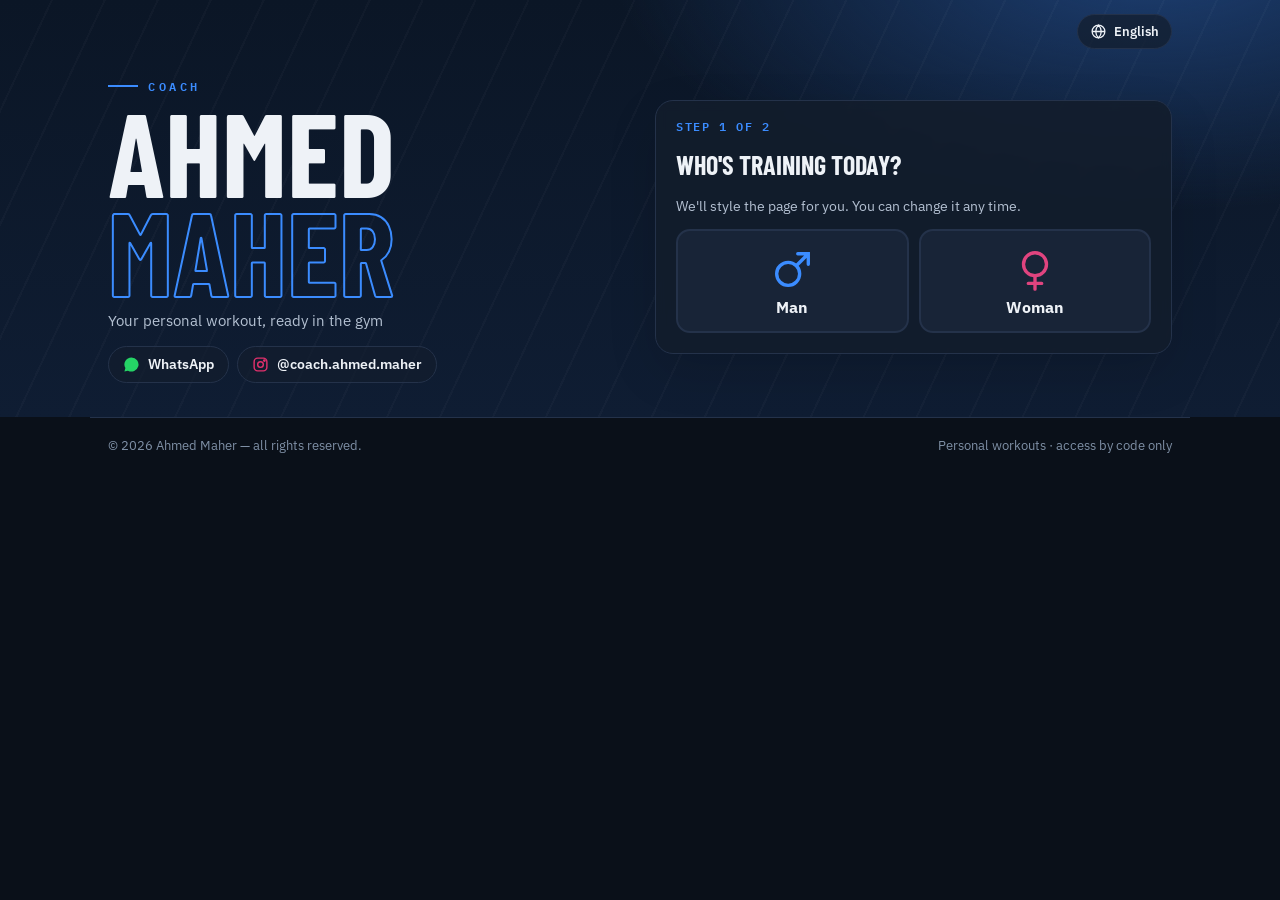
==== index.html @ 8430bafe "Add files via upload" ====
<!DOCTYPE html>
<html lang="en" data-g="m">
<head>
<meta charset="utf-8">
<meta name="viewport" content="width=device-width, initial-scale=1">
<meta name="robots" content="noindex, nofollow">
<meta name="theme-color" content="#0a1019">
<title>Ahmed Maher Workouts</title>
<link rel="icon" type="image/png" href="assets/favicon.png">
<link rel="apple-touch-icon" href="assets/apple-touch-icon.png">
<link rel="preconnect" href="https://fonts.googleapis.com">
<link rel="preconnect" href="https://fonts.gstatic.com" crossorigin>
<link href="https://fonts.googleapis.com/css2?family=Barlow+Condensed:wght@600;700&family=IBM+Plex+Sans:wght@400;500;600;700&family=IBM+Plex+Mono:wght@500;600&family=IBM+Plex+Sans+Arabic:wght@400;600;700&family=Noto+Sans+Devanagari:wght@400;600;700&family=Poppins:wght@400;500;600;700;800&display=swap" rel="stylesheet">
<link rel="stylesheet" href="assets/style.css?v=4">
<script>try{var g=localStorage.getItem("amw-g");if(g)document.documentElement.dataset.g=g;}catch(e){}</script>
</head>
<body>
<section class="band">
  <div class="bar-top">
    <div class="pills">
    </div>
    <div class="langwrap">
      <button type="button" class="pill" id="globe" aria-haspopup="true" aria-expanded="false" aria-controls="langmenu">
        <svg width="17" height="17" viewBox="0 0 24 24" fill="none" stroke="currentColor" stroke-width="1.8" aria-hidden="true"><circle cx="12" cy="12" r="9"/><path d="M3 12h18M12 3c2.6 2.6 3.9 5.6 3.9 9s-1.3 6.4-3.9 9c-2.6-2.6-3.9-5.6-3.9-9S9.4 5.6 12 3Z"/></svg>
        <span id="langname">English</span>
      </button>
      <div class="langmenu" id="langmenu" role="menu" hidden></div>
    </div>
  </div>
  <div class="band-in">
    <div>
      <span class="role" data-i="role">Coach</span>
      <h1 class="word" dir="ltr"><span class="solid" id="first">AHMED</span><span class="outline" id="last">MAHER</span></h1>
      <p class="tagline" data-i="tagline"></p>
      <div class="contact" id="contact"></div>
    </div>
    <div class="panel">
      <div class="step" id="step1">
        <span class="stepno" data-i="step1">Step 1 of 2</span>
        <h2 data-i="chooseTitle">Who's training today?</h2>
        <p data-i="chooseSub"></p>
        <div class="gpick">
          <button type="button" class="gbtn m" data-gender="m" aria-pressed="false">
            <svg viewBox="0 0 48 48" fill="none" stroke="currentColor" stroke-width="3.5" stroke-linecap="round" aria-hidden="true"><circle cx="20" cy="28" r="12"/><path d="M29 19 41 7M30 7h11v11"/></svg>
            <span data-i="man">Man</span></button>
          <button type="button" class="gbtn f" data-gender="f" aria-pressed="false">
            <svg viewBox="0 0 48 48" fill="none" stroke="currentColor" stroke-width="3.5" stroke-linecap="round" aria-hidden="true"><circle cx="24" cy="18" r="12"/><path d="M24 30v14M17 38h14"/></svg>
            <span data-i="woman">Woman</span></button>
        </div>
      </div>
      <form class="step" id="step2" autocomplete="off">
        <div class="stephead"><span class="stepno" data-i="step2">Step 2 of 2</span><button type="button" class="chg" id="chg"><span id="gicon"></span><span id="gname"></span> · <span data-i="change">Change</span></button></div>
        <h2 data-i="findTitle">Your workout</h2>
        <p data-i="findSub"></p>
        <label for="code" style="position:absolute;left:-9999px" data-i="codeLabel">Client code</label>
        <div class="search" dir="ltr">
          <svg width="20" height="20" viewBox="0 0 24 24" fill="none" stroke="#7b8592" stroke-width="2" style="align-self:center;margin-left:8px" aria-hidden="true"><circle cx="11" cy="11" r="7"/><path d="m20 20-3.5-3.5"/></svg>
          <input id="code" placeholder="e.g. HIBA-7K4Q2M" maxlength="40" spellcheck="false" autocapitalize="characters">
          <button type="submit" id="go"><svg width="16" height="16" viewBox="0 0 24 24" fill="none" stroke="currentColor" stroke-width="2.6" aria-hidden="true"><path d="M5 12h14M13 6l6 6-6 6"/></svg><span data-i="go">Open my workout</span></button>
        </div>
        <div class="msg" id="msg" role="status" aria-live="polite"></div>
        <div class="legal"><svg width="15" height="15" viewBox="0 0 24 24" fill="none" stroke="currentColor" stroke-width="2" aria-hidden="true" style="flex:none;margin-top:1px"><rect x="4" y="10" width="16" height="11" rx="2"/><path d="M8 10V7a4 4 0 0 1 8 0v3"/></svg><span id="legal"></span></div>
      </form>
    </div>
  </div>
</section>

<main id="workout" hidden></main>
<footer class="sitefoot"><span id="copy"></span><span data-i="foot2"></span></footer>
<div id="restpill" hidden role="timer" aria-live="off"><span data-i="restLeft">Rest</span><b>1:00</b><button type="button" data-i="skip">Skip</button></div>

<script src="assets/config.js?v=4"></script>
<script src="assets/i18n.js?v=4"></script>
<script src="assets/crypto.js?v=4"></script>
<script src="assets/anatomy.js?v=4"></script>
<script src="assets/workout.js?v=4"></script>
<script>
(function () {
  const S = window.SITE, $ = id => document.getElementById(id), T = I18N.t, html = document.documentElement;
  let gender = null, current = null, curId = null, lastMsg = null;
  try { gender = localStorage.getItem("amw-g"); } catch (e) {}
  $("first").textContent = S.coachFirst; $("last").textContent = S.coachLast;

  const ICON = { m: '<svg width="16" height="16" viewBox="0 0 48 48" fill="none" stroke="currentColor" stroke-width="4.5" stroke-linecap="round"><circle cx="20" cy="28" r="12"/><path d="M29 19 41 7M30 7h11v11"/></svg>',
                 f: '<svg width="16" height="16" viewBox="0 0 48 48" fill="none" stroke="currentColor" stroke-width="4.5" stroke-linecap="round"><circle cx="24" cy="18" r="12"/><path d="M24 30v14M17 38h14"/></svg>' };
  function setGender(g, go) {
    gender = g; html.dataset.g = g; try { localStorage.setItem("amw-g", g); } catch (e) {}
    document.querySelector('meta[name="theme-color"]').content = g === "f" ? "#fff6f8" : "#0a1019";
    document.querySelectorAll(".gbtn").forEach(b => b.setAttribute("aria-pressed", String(b.dataset.gender === g)));
    $("gicon").innerHTML = ICON[g]; $("gname").textContent = T(g === "f" ? "woman" : "man");
    if (go) { $("step1").classList.remove("on"); $("step2").classList.add("on"); $("code").focus({ preventScroll: true }); }
    if (current) draw();
  }
  function contact() {
    const a = [];
    if (S.whatsapp) a.push(`<a class="wa" href="https://wa.me/${S.whatsapp.replace(/\D/g, "")}" target="_blank" rel="noopener"><svg width="17" height="17" viewBox="0 0 24 24" fill="currentColor" aria-hidden="true"><path d="M12 2a10 10 0 0 0-8.6 15.1L2 22l5-1.3A10 10 0 1 0 12 2Zm4.5 12.1c-.2-.1-1.5-.7-1.7-.8s-.4-.1-.6.1-.7.8-.8 1-.3.2-.5.1a6.7 6.7 0 0 1-3.3-2.9c-.3-.4.2-.4.7-1.4a.5.5 0 0 0 0-.5l-.8-1.8c-.2-.5-.4-.4-.6-.4h-.5a1 1 0 0 0-.7.3 3 3 0 0 0-.9 2.2 5.2 5.2 0 0 0 1.1 2.7 11.8 11.8 0 0 0 4.5 4c1.7.7 2.4.8 3.2.6a2.8 2.8 0 0 0 1.8-1.3 2.3 2.3 0 0 0 .2-1.3c-.1-.1-.3-.2-.6-.3Z"/></svg><span>${T("wa")}</span></a>`);
    if (S.instagram) a.push(`<a class="ig" href="https://www.instagram.com/${S.instagram}/" target="_blank" rel="noopener"><svg width="17" height="17" viewBox="0 0 24 24" fill="none" stroke="currentColor" stroke-width="2" aria-hidden="true"><rect x="3" y="3" width="18" height="18" rx="5"/><circle cx="12" cy="12" r="4"/><circle cx="17.5" cy="6.5" r="1" fill="currentColor"/></svg><span dir="ltr">@${S.instagram}</span></a>`);
    $("contact").innerHTML = a.join("");
  }
  function setMsg(kind, key, vars) { lastMsg = [kind, key, vars]; $("msg").className = "msg" + (kind === "ok" ? " ok" : ""); $("msg").textContent = key ? T(key, vars) : ""; }
  function apply() {
    const l = I18N.lang, name = T("coach");
    html.lang = l; html.dir = I18N.dir();
    document.querySelectorAll("[data-i]").forEach(n => n.textContent = T(n.dataset.i));
    $("legal").textContent = T("legal", { name });
    $("copy").textContent = T("foot", { year: new Date().getFullYear(), name });
    $("langname").textContent = I18N.langs[l]._name;
    $("langmenu").innerHTML = I18N.order.map(k => `<button type="button" role="menuitemradio" aria-checked="${k === l}" data-l="${k}" lang="${k}" dir="${I18N.langs[k]._dir}">${I18N.langs[k]._name}${k === l ? " ✓" : ""}</button>`).join("");
    if (gender) $("gname").textContent = T(gender === "f" ? "woman" : "man");
    contact(); if (lastMsg) setMsg(...lastMsg); if (current) draw();
  }
  const menu = $("langmenu"), globe = $("globe");
  const closeMenu = () => { menu.hidden = true; globe.setAttribute("aria-expanded", "false"); };
  globe.addEventListener("click", e => { e.stopPropagation(); const o = menu.hidden; menu.hidden = !o; globe.setAttribute("aria-expanded", String(o)); });
  menu.addEventListener("click", e => { const b = e.target.closest("button[data-l]"); if (!b) return; I18N.set(b.dataset.l); closeMenu(); apply(); });
  document.addEventListener("click", e => { if (!e.target.closest(".langwrap")) closeMenu(); });
  document.addEventListener("keydown", e => { if (e.key === "Escape") closeMenu(); });
  document.querySelectorAll(".gbtn").forEach(b => b.addEventListener("click", () => setGender(b.dataset.gender, true)));
  $("chg").addEventListener("click", () => { $("step2").classList.remove("on"); $("step1").classList.add("on"); setMsg("", ""); });
  document.addEventListener("contextmenu", e => { if (e.target.tagName !== "INPUT") e.preventDefault(); });

  function draw() {
    Workout.render($("workout"), current, curId, gender || current.gender || "m", () => {
      current = null; $("workout").hidden = true; $("workout").innerHTML = ""; document.body.classList.remove("inwork"); window.scrollTo({ top: 0 }); });
    $("workout").hidden = false; document.body.classList.add("inwork");
  }
  async function open(code) {
    const c = Vault.normCode(code), btn = $("go");
    if (c.length < 4) { setMsg("", "msgShort"); return; }
    btn.disabled = true; setMsg("ok", "msgChecking");
    try {
      const id = await Vault.reportId(c);
      const res = await fetch("workouts/" + id + ".json", { cache: "no-store" });
      if (!res.ok) throw 0;
      current = await Vault.decryptReport(c, await res.json()); curId = id;
      if (!gender && current.gender) setGender(current.gender, false);
      setMsg("ok", "msgReady", { name: current.client.split(" ")[0] });
      draw(); window.scrollTo({ top: 0 });
    } catch (e) { setMsg("", "msgNotFound"); }
    finally { btn.disabled = false; }
  }
  $("step2").addEventListener("submit", e => { e.preventDefault(); open($("code").value); });

  if (gender) setGender(gender, false);
  $("step1").classList.add("on");
  apply();
})();
</script>
</body>
</html>
---- assets/style.css ----
/* Layout idea: phone-first gym companion. Two committed visual worlds chosen by the client:
   "m" = night-gym steel with an electric accent, "f" = soft blush with rose and lavender. */
[hidden]{display:none!important}
:root,[data-g="m"]{
  color-scheme: dark;
  --bg:#0a1019; --bg2:#101a29; --card:#131d2c; --card2:#182437; --ink:#eef2f7; --ink2:#b4c1d2; --muted:#7f90a6; --line:#24324a;
  --accent:#3b8cff; --accent2:#ff6b35; --accent-ink:#fff; --soft:#1b2a42; --good:#36d07a; --bad:#ff6b6b;
  --muscle:#ff5a36; --muscle2:#ffb36b; --sil:#22314a; --silline:#34476a;
  --radius:14px; --display:"Barlow Condensed","IBM Plex Sans Arabic","Noto Sans Devanagari","Arial Narrow",sans-serif;
  --body:"IBM Plex Sans","IBM Plex Sans Arabic","Noto Sans Devanagari",system-ui,sans-serif; --dispw:700; --disptr:uppercase;
  --hero:radial-gradient(900px 420px at 90% -10%,#1d3f73 0%,transparent 60%),linear-gradient(180deg,#0b1626,#0f1d33);
}
[data-g="f"]{
  color-scheme: light;
  --bg:#fff6f8; --bg2:#ffeef3; --card:#ffffff; --card2:#fff4f7; --ink:#3a1730; --ink2:#6e4a61; --muted:#9a7a8e; --line:#f3d9e3;
  --accent:#e0447f; --accent2:#8f63ec; --accent-ink:#fff; --soft:#fde6ee; --good:#1f9d5b; --bad:#d9364f;
  --muscle:#ec4f8b; --muscle2:#b48cff; --sil:#f6dfe8; --silline:#eac3d3;
  --radius:22px; --display:"Poppins","IBM Plex Sans Arabic","Noto Sans Devanagari",sans-serif;
  --body:"Poppins","IBM Plex Sans Arabic","Noto Sans Devanagari",system-ui,sans-serif; --dispw:700; --disptr:none;
  --hero:radial-gradient(700px 360px at 92% -20%,#ffd1e2 0%,transparent 62%),radial-gradient(600px 300px at 0% 120%,#e9dcff 0%,transparent 60%),linear-gradient(180deg,#fff0f5,#fff7fa);
}
*{box-sizing:border-box}
html,body{margin:0}
body{background:var(--bg);color:var(--ink);font:15px/1.5 var(--body);-webkit-font-smoothing:antialiased;-webkit-user-select:none;user-select:none;-webkit-touch-callout:none;transition:background .3s,color .3s}
input{-webkit-user-select:text;user-select:text}
h1,h2,h3{font-family:var(--display);margin:0;text-wrap:balance}
button{font-family:inherit}
button:focus-visible,a:focus-visible,input:focus-visible{outline:2px solid var(--accent);outline-offset:2px}
html[lang="ar"] body{font-family:"IBM Plex Sans Arabic",var(--body)}
html[lang="hi"] body{font-family:"Noto Sans Devanagari",var(--body)}
html[lang="ar"] h1:not(.word),html[lang="ar"] h2,html[lang="ar"] h3{font-family:"IBM Plex Sans Arabic",sans-serif;text-transform:none}
html[lang="hi"] h1:not(.word),html[lang="hi"] h2,html[lang="hi"] h3{font-family:"Noto Sans Devanagari",sans-serif;text-transform:none}
@media print{body *{display:none!important}}

/* ---------- top band ---------- */
.band{background:var(--hero);position:relative;overflow:hidden}
[data-g="m"] .band::before{content:"";position:absolute;inset:0;background:repeating-linear-gradient(115deg,transparent 0 46px,rgba(255,255,255,.025) 46px 48px);pointer-events:none}
[data-g="f"] .band::before{content:"";position:absolute;inset:0;background-image:radial-gradient(circle at 1px 1px,rgba(224,68,127,.12) 1.2px,transparent 0);background-size:22px 22px;pointer-events:none}
.bar-top{position:relative;max-width:1100px;margin:0 auto;padding:14px 18px 0;display:flex;justify-content:space-between;align-items:center;gap:10px;z-index:30}
.pills{display:flex;gap:8px;align-items:center}
.pill{display:inline-flex;align-items:center;gap:7px;border:1px solid var(--line);background:color-mix(in srgb,var(--card) 70%,transparent);color:var(--ink);border-radius:999px;padding:8px 12px;font:600 13px/1 var(--body);cursor:pointer}
.langwrap{position:relative}
.langmenu{position:absolute;inset-inline-end:0;top:calc(100% + 8px);min-width:170px;background:var(--card);border:1px solid var(--line);border-radius:12px;box-shadow:0 14px 40px rgba(0,0,0,.25);padding:6px;display:grid;gap:2px}
.langmenu button{border:0;background:transparent;text-align:start;padding:10px 12px;border-radius:8px;font:500 15px/1.2 var(--body);color:var(--ink);cursor:pointer}
.langmenu button:hover,.langmenu button:focus-visible{background:var(--soft);outline:none}
.langmenu button[aria-checked="true"]{color:var(--accent);font-weight:700}
.band-in{position:relative;max-width:1100px;margin:0 auto;padding:22px 18px 34px;display:grid;grid-template-columns:1fr 1fr;gap:30px;align-items:center}
.band-in>*{min-width:0}
.role{display:inline-flex;align-items:center;gap:10px;font:600 12px/1 "IBM Plex Mono",monospace;letter-spacing:.3em;text-transform:uppercase;color:var(--accent)}
.role::before{content:"";width:30px;height:2px;background:var(--accent)}
.word{font-family:"Barlow Condensed","Arial Narrow",sans-serif;font-weight:700;line-height:.84;text-transform:uppercase;font-size:clamp(58px,10vw,118px);margin:8px 0 10px}
[data-g="f"] .word{font-family:"Poppins",sans-serif;font-weight:800;line-height:.9;font-size:clamp(46px,8vw,96px);letter-spacing:-.02em}
.word .solid{display:block;color:var(--ink)}
.word .outline{display:block;color:transparent;-webkit-text-stroke:2px var(--accent)}
[data-g="f"] .word .outline{-webkit-text-stroke:0;background:linear-gradient(90deg,var(--accent),var(--accent2));-webkit-background-clip:text;background-clip:text}
.tagline{color:var(--ink2);margin:0 0 14px;max-width:40ch}
.contact{display:flex;flex-wrap:wrap;gap:8px}
.contact a{display:inline-flex;align-items:center;gap:8px;padding:9px 14px;border-radius:999px;text-decoration:none;font:600 13.5px/1 var(--body);color:var(--ink);border:1px solid var(--line);background:color-mix(in srgb,var(--card) 60%,transparent)}
.contact .wa svg{color:#25d366}.contact .ig svg{color:#e1306c}

/* ---------- panel: gender (step 1) then code (step 2) ---------- */
.panel{background:color-mix(in srgb,var(--card) 88%,transparent);border:1px solid var(--line);border-radius:calc(var(--radius) + 4px);padding:20px;display:grid;gap:12px;grid-template-columns:minmax(0,1fr);box-shadow:0 18px 50px rgba(0,0,0,.12);backdrop-filter:blur(6px)}
.panel h2{font-size:26px;font-weight:var(--dispw);text-transform:var(--disptr)}
.panel p{margin:0;color:var(--ink2);font-size:14px}
.step{display:none}.step.on{display:grid;gap:12px}
.stepno{font:600 11.5px/1 "IBM Plex Mono",monospace;letter-spacing:.14em;text-transform:uppercase;color:var(--accent)}
html[lang="ar"] .stepno,html[lang="hi"] .stepno{letter-spacing:0;font-family:inherit}
.stephead{display:flex;justify-content:space-between;align-items:center;gap:8px;flex-wrap:wrap}
.chg{display:inline-flex;align-items:center;gap:6px;border:1px solid var(--line);background:var(--card2);color:var(--ink);border-radius:999px;padding:6px 11px;font:600 12.5px/1 var(--body);cursor:pointer}
.chg svg{color:var(--accent)}
.gpick{display:grid;grid-template-columns:1fr 1fr;gap:10px}
.gbtn{display:grid;justify-items:center;gap:6px;padding:16px 10px;border-radius:var(--radius);border:2px solid var(--line);background:var(--card2);color:var(--ink);font:700 16px/1 var(--body);cursor:pointer;transition:transform .15s,border-color .15s}
.gbtn svg{width:46px;height:46px}
.gbtn:hover{transform:translateY(-2px)}
.gbtn[aria-pressed="true"]{border-color:var(--accent);background:var(--soft)}
.gbtn.m svg{color:#3b8cff}.gbtn.f svg{color:#e0447f}
.search{display:flex;gap:8px;background:#fff;border-radius:12px;padding:6px;box-shadow:0 8px 24px rgba(0,0,0,.15);border:1px solid var(--line)}
.search input{flex:1;min-width:0;width:100%;border:0;outline:0;font:600 18px/1 "IBM Plex Mono",monospace;letter-spacing:.1em;text-transform:uppercase;padding:12px;color:#14111a;background:transparent}
.search input::placeholder{color:#9aa4b2;letter-spacing:.04em;font-weight:500;text-transform:none;font-family:var(--body);font-size:15px}
.search button{border:0;border-radius:9px;background:var(--accent);color:var(--accent-ink);font:700 15px/1 var(--body);padding:0 18px;cursor:pointer;display:inline-flex;align-items:center;gap:8px;white-space:nowrap}
[data-g="f"] .search button{background:linear-gradient(90deg,var(--accent),var(--accent2));border-radius:999px}
[data-g="f"] .search{border-radius:999px}
.search button[disabled]{opacity:.7}
.msg{min-height:20px;font-size:13.5px;color:var(--bad)}
.msg.ok{color:var(--good)}
.legal{display:flex;gap:10px;font-size:12px;color:var(--muted);border-top:1px dashed var(--line);padding-top:10px}

/* ---------- anatomy ---------- */
.anat{display:block;height:auto;overflow:visible}
.anat .sil path{fill:var(--sil);stroke:var(--silline);stroke-width:1.2}
.anat .mz path,.anat .mz rect{fill:color-mix(in srgb,var(--silline) 70%,var(--sil));stroke:var(--bg);stroke-width:1.4}
.anat .mz.on path,.anat .mz.on rect{fill:var(--muscle);filter:drop-shadow(0 0 6px color-mix(in srgb,var(--muscle) 55%,transparent))}
.anat .vlab{font:700 9px/1 "IBM Plex Mono",monospace;letter-spacing:.2em;fill:var(--muted);text-anchor:middle}
.anat.lg .mz.on path,.anat.lg .mz.on rect{animation:pulse 2.4s ease-in-out infinite}
@keyframes pulse{0%,100%{opacity:1}50%{opacity:.7}}
@media (prefers-reduced-motion:reduce){.anat .mz.on path,.anat .mz.on rect{animation:none}}

/* ---------- workout ---------- */
.wwrap{max-width:760px;margin:0 auto;padding:18px 16px 60px;display:grid;gap:14px}
.wtop{display:flex}
.ghost{border:1px solid var(--line);background:var(--card);color:var(--ink);border-radius:999px;padding:8px 14px;font:600 13px/1 var(--body);cursor:pointer}
.whero{background:var(--hero);border:1px solid var(--line);border-radius:calc(var(--radius) + 4px);padding:20px;display:grid;grid-template-columns:1.2fr 1fr;gap:12px;align-items:center;overflow:hidden}
.eyebrow{font:600 12px/1 "IBM Plex Mono",monospace;letter-spacing:.16em;text-transform:uppercase;color:var(--accent)}
html[lang="ar"] .eyebrow,html[lang="hi"] .eyebrow,html[lang="ar"] .role,html[lang="hi"] .role{letter-spacing:.02em;font-family:inherit}
.whero h1{font-size:clamp(40px,8vw,64px);font-weight:var(--dispw);text-transform:var(--disptr);line-height:.95;margin:8px 0 6px}
[data-g="f"] .whero h1{background:linear-gradient(90deg,var(--accent),var(--accent2));-webkit-background-clip:text;background-clip:text;color:transparent}
.wsub{margin:0 0 10px;color:var(--ink2)}
.tg{display:grid;gap:6px}.tg>span{font-size:12px;color:var(--muted);font-weight:600}
.chips{display:flex;flex-wrap:wrap;gap:6px}
.mchip{font:600 12px/1 var(--body);padding:6px 10px;border-radius:999px;background:color-mix(in srgb,var(--muscle) 16%,transparent);color:var(--muscle);border:1px solid color-mix(in srgb,var(--muscle) 35%,transparent)}
[data-g="m"] .mchip{color:#ff9a76}
.whero-fig{display:flex;justify-content:center;gap:2px}
.whero-fig .anat{width:120px}
.prog{position:sticky;top:0;z-index:15;background:color-mix(in srgb,var(--bg) 92%,transparent);backdrop-filter:blur(8px);padding:10px 2px;display:grid;gap:6px}
.prog .bar{height:10px;border-radius:99px;background:var(--line);overflow:hidden}
.prog .bar i{display:block;height:100%;width:0;border-radius:99px;background:linear-gradient(90deg,var(--accent),var(--accent2));transition:width .3s}
.prog span{font:600 13px/1 var(--body);color:var(--ink2)}
.prog.full span{color:var(--good)}
.warm{display:flex;gap:12px;align-items:flex-start;background:var(--card);border:1px solid var(--line);border-radius:var(--radius);padding:14px 16px}
.warm h3{font-size:19px}.warm p{margin:2px 0 0;color:var(--ink2);font-size:14px}
.wic{font-size:26px;line-height:1}
.exlist{display:grid;gap:14px}
.ex{background:var(--card);border:1px solid var(--line);border-radius:var(--radius);padding:16px;display:grid;gap:12px;position:relative;overflow:hidden}
[data-g="f"] .ex{box-shadow:0 10px 30px rgba(224,68,127,.08)}
.ex.corecard{border-color:color-mix(in srgb,var(--accent2) 45%,var(--line))}
.exhead{display:grid;grid-template-columns:auto 1fr auto;gap:12px;align-items:center}
.exnum{font:700 40px/1 var(--display);color:transparent;-webkit-text-stroke:1.5px var(--accent);min-width:48px}
[data-g="f"] .exnum{-webkit-text-stroke:0;color:var(--accent);opacity:.9;font-size:34px}
.exkind{font:600 11px/1 "IBM Plex Mono",monospace;letter-spacing:.14em;text-transform:uppercase;color:var(--muted)}
html[lang="ar"] .exkind,html[lang="hi"] .exkind{letter-spacing:0;font-family:inherit}
.ex h3{font-size:22px;font-weight:var(--dispw);text-transform:var(--disptr);margin:4px 0 6px;line-height:1.1}
[data-g="f"] .ex h3{font-size:19px}
.exfig{display:flex;gap:0}
.exfig .anat{width:54px}
.badges{display:flex;flex-wrap:wrap;gap:8px;align-items:center}
.bd{display:inline-flex;align-items:baseline;gap:6px;background:var(--card2);border:1px solid var(--line);border-radius:10px;padding:7px 10px;font-size:12.5px;color:var(--ink2)}
.bd b{font:700 17px/1 var(--display);color:var(--ink)}
.vid{display:inline-flex;align-items:center;gap:6px;text-decoration:none;font:700 13px/1 var(--body);color:var(--ink);background:var(--card2);border:1px solid var(--line);border-radius:10px;padding:7px 12px;margin-inline-start:auto}
.cue{margin:0;font-size:13.5px;color:var(--ink2);border-inline-start:3px solid var(--accent);padding-inline-start:10px}
.lastline{margin:0;font-size:13px;color:var(--muted)}
.lastline b{color:var(--accent);font-weight:700}
.sets{display:grid;gap:8px}
.srow{display:grid;grid-template-columns:28px 1fr auto 1fr 44px;gap:8px;align-items:center;padding:6px;border-radius:12px;background:var(--card2);border:1px solid transparent;transition:background .2s,border-color .2s}
.srow.done{border-color:color-mix(in srgb,var(--good) 55%,transparent);background:color-mix(in srgb,var(--good) 10%,var(--card2))}
.sn{font:700 15px/1 var(--display);color:var(--muted);text-align:center}
.fld{display:flex;align-items:center;gap:6px;background:var(--card);border:1px solid var(--line);border-radius:10px;padding:0 10px}
.fld input{width:100%;min-width:0;border:0;outline:0;background:transparent;color:var(--ink);font:700 18px/1 var(--body);padding:10px 0;text-align:center}
.fld input::placeholder{color:var(--muted);font-weight:500;opacity:.8}
.fld em{font-style:normal;font-size:11.5px;color:var(--muted)}
.x{color:var(--muted)}
.tick{width:44px;height:44px;border-radius:12px;border:2px solid var(--line);background:var(--card);color:transparent;cursor:pointer;display:grid;place-items:center;transition:all .15s}
.tick[aria-pressed="true"]{background:var(--good);border-color:var(--good);color:#fff}
.exfoot{display:flex;justify-content:space-between;align-items:center;gap:8px;flex-wrap:wrap}
.restbtn{border:1px dashed var(--line);background:transparent;color:var(--ink2);border-radius:999px;padding:7px 12px;font:600 13px/1 var(--body);cursor:pointer}
.cmp{font:700 13px/1 var(--body)}.cmp.up{color:var(--good)}.cmp.down{color:var(--bad)}.cmp.eq{color:var(--muted)}
.cardio{position:relative;overflow:hidden;border-radius:var(--radius);padding:18px;display:grid;gap:12px;color:#fff;background:linear-gradient(120deg,#1a2e4f,#ff6b35 140%)}
[data-g="f"] .cardio{background:linear-gradient(120deg,#e0447f,#8f63ec)}
.cardio .exkind{color:rgba(255,255,255,.75)}
.cardio h3{font-size:24px;text-transform:var(--disptr)}
.cdhead{display:flex;justify-content:space-between;align-items:center;gap:10px}
.cdstats{display:flex;gap:10px;flex-wrap:wrap;position:relative;z-index:1}
.cdstats div{background:rgba(255,255,255,.14);border:1px solid rgba(255,255,255,.22);border-radius:12px;padding:10px 14px;display:grid;min-width:92px}
.cdstats b{font:700 32px/1 "Barlow Condensed",sans-serif}
.cdstats span{font-size:12px;opacity:.85}.cdstats em{font-style:normal;font-size:11px;opacity:.7;text-transform:uppercase;letter-spacing:.08em}
.tread{position:absolute;inset-inline-end:14px;bottom:10px;width:120px;color:rgba(255,255,255,.22);opacity:.6}
.tick.big{flex:none;width:52px;height:52px;border-color:rgba(255,255,255,.5);background:rgba(255,255,255,.12)}
.cardio.done{outline:3px solid var(--good)}
.cnotes{background:var(--card);border:1px solid var(--line);border-radius:var(--radius);padding:14px 16px}
.cnotes ul{margin:6px 0 0;padding-inline-start:18px;color:var(--ink2)}
.savebar{display:grid;gap:8px}
.savebtn{border:0;border-radius:14px;padding:16px;font:700 17px/1 var(--body);color:var(--accent-ink);background:linear-gradient(90deg,var(--accent),var(--accent2));cursor:pointer;box-shadow:0 12px 28px color-mix(in srgb,var(--accent) 35%,transparent)}
[data-g="f"] .savebtn{border-radius:999px}
.smsg{margin:0;text-align:center;font-size:13.5px;color:var(--muted)}.smsg.ok{color:var(--good);font-weight:600}
.devnote{margin:0;text-align:center;font-size:12px;color:var(--muted)}
.hist{background:var(--card);border:1px solid var(--line);border-radius:var(--radius);padding:14px 16px}
.hist h3{font-size:18px}.hist ul{list-style:none;margin:8px 0 0;padding:0;display:grid;gap:6px}
.hist li{display:flex;justify-content:space-between;font-size:14px;border-bottom:1px solid var(--line);padding-bottom:6px;color:var(--ink2)}
.hist p{margin:6px 0 0;color:var(--muted);font-size:13.5px}
#restpill{position:fixed;left:50%;bottom:18px;transform:translateX(-50%);z-index:40;display:flex;align-items:center;gap:12px;padding:10px 12px 10px 16px;border-radius:999px;color:#fff;
  background:conic-gradient(var(--accent2) var(--p,0%),var(--accent) 0);box-shadow:0 12px 30px rgba(0,0,0,.3);font:600 14px/1 var(--body)}
#restpill b{font:700 24px/1 "Barlow Condensed",sans-serif;min-width:52px;text-align:center}
#restpill button{border:0;background:rgba(255,255,255,.22);color:#fff;border-radius:999px;padding:7px 12px;font:700 12.5px/1 var(--body);cursor:pointer}
#restpill.ding{animation:ding .4s ease-in-out 3}
@keyframes ding{50%{transform:translateX(-50%) scale(1.08)}}
body.party .savebtn{animation:pop .5s 2}
@keyframes pop{50%{transform:scale(1.04)}}
.sitefoot{max-width:1100px;margin:0 auto;padding:18px;display:flex;flex-wrap:wrap;justify-content:space-between;gap:8px;color:var(--muted);font-size:12.5px;border-top:1px solid var(--line)}
body.inwork .band-in{display:none}

@media (max-width:820px){.band-in{grid-template-columns:1fr}.whero{grid-template-columns:1fr}.whero-fig .anat{width:110px}}
@media (max-width:420px){.srow{grid-template-columns:22px 1fr auto 1fr 40px;gap:6px}.tick{width:40px;height:40px}.fld{padding:0 6px}.fld em{display:none}.search button span{display:none}.exfig .anat{width:44px}}
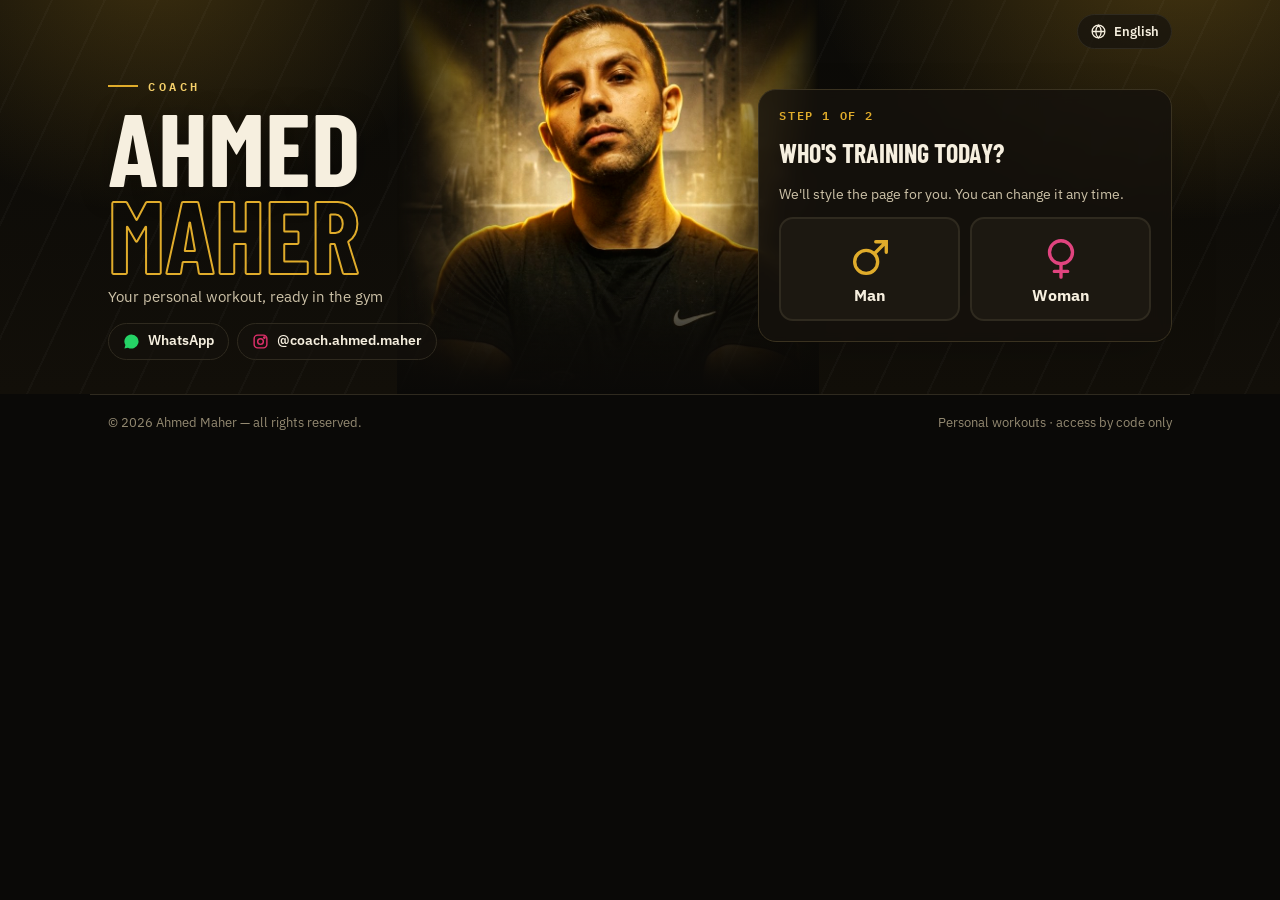
==== commit fcbf5d1f: "Add files via upload" ====
--- a/index.html
+++ b/index.html
@@ -4,18 +4,19 @@
 <meta charset="utf-8">
 <meta name="viewport" content="width=device-width, initial-scale=1">
 <meta name="robots" content="noindex, nofollow">
-<meta name="theme-color" content="#0a1019">
+<meta name="theme-color" content="#0a0907">
 <title>Ahmed Maher Workouts</title>
 <link rel="icon" type="image/png" href="assets/favicon.png">
 <link rel="apple-touch-icon" href="assets/apple-touch-icon.png">
 <link rel="preconnect" href="https://fonts.googleapis.com">
 <link rel="preconnect" href="https://fonts.gstatic.com" crossorigin>
 <link href="https://fonts.googleapis.com/css2?family=Barlow+Condensed:wght@600;700&family=IBM+Plex+Sans:wght@400;500;600;700&family=IBM+Plex+Mono:wght@500;600&family=IBM+Plex+Sans+Arabic:wght@400;600;700&family=Noto+Sans+Devanagari:wght@400;600;700&family=Poppins:wght@400;500;600;700;800&display=swap" rel="stylesheet">
-<link rel="stylesheet" href="assets/style.css?v=4">
+<link rel="stylesheet" href="assets/style.css?v=10">
 <script>try{var g=localStorage.getItem("amw-g");if(g)document.documentElement.dataset.g=g;}catch(e){}</script>
 </head>
 <body>
 <section class="band">
+  <div class="coachpic" aria-hidden="true"><img src="images/coach.jpg" alt="" draggable="false"></div>
   <div class="bar-top">
     <div class="pills">
     </div>
@@ -69,11 +70,12 @@
 <footer class="sitefoot"><span id="copy"></span><span data-i="foot2"></span></footer>
 <div id="restpill" hidden role="timer" aria-live="off"><span data-i="restLeft">Rest</span><b>1:00</b><button type="button" data-i="skip">Skip</button></div>
 
-<script src="assets/config.js?v=4"></script>
-<script src="assets/i18n.js?v=4"></script>
-<script src="assets/crypto.js?v=4"></script>
-<script src="assets/anatomy.js?v=4"></script>
-<script src="assets/workout.js?v=4"></script>
+<script src="assets/config.js?v=10"></script>
+<script src="assets/i18n.js?v=10"></script>
+<script src="assets/crypto.js?v=10"></script>
+<script src="assets/photos.js?v=10"></script>
+<script src="assets/anatomy.js?v=10"></script>
+<script src="assets/workout.js?v=10"></script>
 <script>
 (function () {
   const S = window.SITE, $ = id => document.getElementById(id), T = I18N.t, html = document.documentElement;
@@ -85,7 +87,7 @@
                  f: '<svg width="16" height="16" viewBox="0 0 48 48" fill="none" stroke="currentColor" stroke-width="4.5" stroke-linecap="round"><circle cx="24" cy="18" r="12"/><path d="M24 30v14M17 38h14"/></svg>' };
   function setGender(g, go) {
     gender = g; html.dataset.g = g; try { localStorage.setItem("amw-g", g); } catch (e) {}
-    document.querySelector('meta[name="theme-color"]').content = g === "f" ? "#fff6f8" : "#0a1019";
+    document.querySelector('meta[name="theme-color"]').content = g === "f" ? "#fff6f8" : "#0a0907";
     document.querySelectorAll(".gbtn").forEach(b => b.setAttribute("aria-pressed", String(b.dataset.gender === g)));
     $("gicon").innerHTML = ICON[g]; $("gname").textContent = T(g === "f" ? "woman" : "man");
     if (go) { $("step1").classList.remove("on"); $("step2").classList.add("on"); $("code").focus({ preventScroll: true }); }
--- a/assets/style.css
+++ b/assets/style.css
@@ -3,12 +3,12 @@
 [hidden]{display:none!important}
 :root,[data-g="m"]{
   color-scheme: dark;
-  --bg:#0a1019; --bg2:#101a29; --card:#131d2c; --card2:#182437; --ink:#eef2f7; --ink2:#b4c1d2; --muted:#7f90a6; --line:#24324a;
-  --accent:#3b8cff; --accent2:#ff6b35; --accent-ink:#fff; --soft:#1b2a42; --good:#36d07a; --bad:#ff6b6b;
-  --muscle:#ff5a36; --muscle2:#ffb36b; --sil:#22314a; --silline:#34476a;
+  --bg:#0a0907; --bg2:#100e0a; --card:#15120d; --card2:#1c1811; --ink:#f6efdf; --ink2:#cdc2a8; --muted:#948a72; --line:#2f2a1f;
+  --accent:#e0ac2b; --accent2:#f5d06a; --accent-ink:#1a1305; --soft:#2a2213; --good:#4cc77e; --bad:#ff6b5e;
+  --muscle:#f1b62d; --muscle2:#ffd979; --sil:#241f16; --silline:#3d3526;
   --radius:14px; --display:"Barlow Condensed","IBM Plex Sans Arabic","Noto Sans Devanagari","Arial Narrow",sans-serif;
   --body:"IBM Plex Sans","IBM Plex Sans Arabic","Noto Sans Devanagari",system-ui,sans-serif; --dispw:700; --disptr:uppercase;
-  --hero:radial-gradient(900px 420px at 90% -10%,#1d3f73 0%,transparent 60%),linear-gradient(180deg,#0b1626,#0f1d33);
+  --hero:radial-gradient(520px 420px at 12% -12%,rgba(240,182,45,.22) 0%,transparent 62%),radial-gradient(620px 460px at 92% -14%,rgba(240,182,45,.26) 0%,transparent 60%),linear-gradient(180deg,#0b0a07,#120f09);
 }
 [data-g="f"]{
   color-scheme: light;
@@ -73,7 +73,7 @@
 .gbtn svg{width:46px;height:46px}
 .gbtn:hover{transform:translateY(-2px)}
 .gbtn[aria-pressed="true"]{border-color:var(--accent);background:var(--soft)}
-.gbtn.m svg{color:#3b8cff}.gbtn.f svg{color:#e0447f}
+.gbtn.m svg{color:#e0ac2b}.gbtn.f svg{color:#e0447f}
 .search{display:flex;gap:8px;background:#fff;border-radius:12px;padding:6px;box-shadow:0 8px 24px rgba(0,0,0,.15);border:1px solid var(--line)}
 .search input{flex:1;min-width:0;width:100%;border:0;outline:0;font:600 18px/1 "IBM Plex Mono",monospace;letter-spacing:.1em;text-transform:uppercase;padding:12px;color:#14111a;background:transparent}
 .search input::placeholder{color:#9aa4b2;letter-spacing:.04em;font-weight:500;text-transform:none;font-family:var(--body);font-size:15px}
@@ -87,13 +87,13 @@
 
 /* ---------- anatomy ---------- */
 .anat{display:block;height:auto;overflow:visible}
-.anat .sil path{fill:var(--sil);stroke:var(--silline);stroke-width:1.2}
-.anat .mz path,.anat .mz rect{fill:color-mix(in srgb,var(--silline) 70%,var(--sil));stroke:var(--bg);stroke-width:1.4}
-.anat .mz.on path,.anat .mz.on rect{fill:var(--muscle);filter:drop-shadow(0 0 6px color-mix(in srgb,var(--muscle) 55%,transparent))}
+.anat .sil path,.anat .sil circle{fill:var(--sil);stroke:var(--silline);stroke-width:1.2}
+.anat .mz path,.anat .mz rect,.anat .mz ellipse{fill:color-mix(in srgb,var(--silline) 70%,var(--sil));stroke:var(--bg);stroke-width:1.4}
+.anat .mz.on path,.anat .mz.on rect,.anat .mz.on ellipse{fill:var(--muscle);filter:drop-shadow(0 0 6px color-mix(in srgb,var(--muscle) 55%,transparent))}
 .anat .vlab{font:700 9px/1 "IBM Plex Mono",monospace;letter-spacing:.2em;fill:var(--muted);text-anchor:middle}
-.anat.lg .mz.on path,.anat.lg .mz.on rect{animation:pulse 2.4s ease-in-out infinite}
+.anat.lg .mz.on path,.anat.lg .mz.on rect,.anat.lg .mz.on ellipse{animation:pulse 2.4s ease-in-out infinite}
 @keyframes pulse{0%,100%{opacity:1}50%{opacity:.7}}
-@media (prefers-reduced-motion:reduce){.anat .mz.on path,.anat .mz.on rect{animation:none}}
+@media (prefers-reduced-motion:reduce){.anat .mz.on path,.anat .mz.on rect,.anat .mz.on ellipse{animation:none}}
 
 /* ---------- workout ---------- */
 .wwrap{max-width:760px;margin:0 auto;padding:18px 16px 60px;display:grid;gap:14px}
@@ -108,9 +108,9 @@
 .tg{display:grid;gap:6px}.tg>span{font-size:12px;color:var(--muted);font-weight:600}
 .chips{display:flex;flex-wrap:wrap;gap:6px}
 .mchip{font:600 12px/1 var(--body);padding:6px 10px;border-radius:999px;background:color-mix(in srgb,var(--muscle) 16%,transparent);color:var(--muscle);border:1px solid color-mix(in srgb,var(--muscle) 35%,transparent)}
-[data-g="m"] .mchip{color:#ff9a76}
+[data-g="m"] .mchip{color:#f5d06a}
 .whero-fig{display:flex;justify-content:center;gap:2px}
-.whero-fig .anat{width:120px}
+.whero-fig .anat{width:104px}
 .prog{position:sticky;top:0;z-index:15;background:color-mix(in srgb,var(--bg) 92%,transparent);backdrop-filter:blur(8px);padding:10px 2px;display:grid;gap:6px}
 .prog .bar{height:10px;border-radius:99px;background:var(--line);overflow:hidden}
 .prog .bar i{display:block;height:100%;width:0;border-radius:99px;background:linear-gradient(90deg,var(--accent),var(--accent2));transition:width .3s}
@@ -131,7 +131,7 @@
 .ex h3{font-size:22px;font-weight:var(--dispw);text-transform:var(--disptr);margin:4px 0 6px;line-height:1.1}
 [data-g="f"] .ex h3{font-size:19px}
 .exfig{display:flex;gap:0}
-.exfig .anat{width:54px}
+.exfig .anat{width:42px}
 .badges{display:flex;flex-wrap:wrap;gap:8px;align-items:center}
 .bd{display:inline-flex;align-items:baseline;gap:6px;background:var(--card2);border:1px solid var(--line);border-radius:10px;padding:7px 10px;font-size:12.5px;color:var(--ink2)}
 .bd b{font:700 17px/1 var(--display);color:var(--ink)}
@@ -153,7 +153,7 @@
 .exfoot{display:flex;justify-content:space-between;align-items:center;gap:8px;flex-wrap:wrap}
 .restbtn{border:1px dashed var(--line);background:transparent;color:var(--ink2);border-radius:999px;padding:7px 12px;font:600 13px/1 var(--body);cursor:pointer}
 .cmp{font:700 13px/1 var(--body)}.cmp.up{color:var(--good)}.cmp.down{color:var(--bad)}.cmp.eq{color:var(--muted)}
-.cardio{position:relative;overflow:hidden;border-radius:var(--radius);padding:18px;display:grid;gap:12px;color:#fff;background:linear-gradient(120deg,#1a2e4f,#ff6b35 140%)}
+.cardio{position:relative;overflow:hidden;border-radius:var(--radius);padding:18px;display:grid;gap:12px;color:#fff;background:linear-gradient(120deg,#1b160c,#3a2c0f 55%,#c8951f 140%);border:1px solid #4a3a16}
 [data-g="f"] .cardio{background:linear-gradient(120deg,#e0447f,#8f63ec)}
 .cardio .exkind{color:rgba(255,255,255,.75)}
 .cardio h3{font-size:24px;text-transform:var(--disptr)}
@@ -176,7 +176,7 @@
 .hist h3{font-size:18px}.hist ul{list-style:none;margin:8px 0 0;padding:0;display:grid;gap:6px}
 .hist li{display:flex;justify-content:space-between;font-size:14px;border-bottom:1px solid var(--line);padding-bottom:6px;color:var(--ink2)}
 .hist p{margin:6px 0 0;color:var(--muted);font-size:13.5px}
-#restpill{position:fixed;left:50%;bottom:18px;transform:translateX(-50%);z-index:40;display:flex;align-items:center;gap:12px;padding:10px 12px 10px 16px;border-radius:999px;color:#fff;
+#restpill{position:fixed;left:50%;bottom:18px;transform:translateX(-50%);z-index:40;display:flex;align-items:center;gap:12px;padding:10px 12px 10px 16px;border-radius:999px;color:var(--accent-ink);
   background:conic-gradient(var(--accent2) var(--p,0%),var(--accent) 0);box-shadow:0 12px 30px rgba(0,0,0,.3);font:600 14px/1 var(--body)}
 #restpill b{font:700 24px/1 "Barlow Condensed",sans-serif;min-width:52px;text-align:center}
 #restpill button{border:0;background:rgba(255,255,255,.22);color:#fff;border-radius:999px;padding:7px 12px;font:700 12.5px/1 var(--body);cursor:pointer}
@@ -188,4 +188,58 @@
 body.inwork .band-in{display:none}
 
 @media (max-width:820px){.band-in{grid-template-columns:1fr}.whero{grid-template-columns:1fr}.whero-fig .anat{width:110px}}
-@media (max-width:420px){.srow{grid-template-columns:22px 1fr auto 1fr 40px;gap:6px}.tick{width:40px;height:40px}.fld{padding:0 6px}.fld em{display:none}.search button span{display:none}.exfig .anat{width:44px}}
+@media (max-width:420px){.srow{grid-template-columns:22px 1fr auto 1fr 40px;gap:6px}.tick{width:40px;height:40px}.fld{padding:0 6px}.fld em{display:none}.search button span{display:none}.exfig .anat{width:36px}}
+.daytabs{display:grid;grid-template-columns:repeat(auto-fit,minmax(66px,1fr));gap:6px;scroll-margin-top:8px}
+.dtab{display:grid;gap:4px;align-content:start;text-align:center;min-width:0;padding:10px 6px;border-radius:12px;border:2px solid var(--line);background:var(--card);color:var(--ink);cursor:pointer;font-family:var(--body)}
+.dtab b{font:700 15px/1 var(--display);text-transform:var(--disptr)}
+.dtab small{font-size:11px;line-height:1.25;color:var(--muted)}
+.dtab.on{border-color:var(--accent);background:var(--soft)}
+.dtab.on small{color:var(--accent)}
+[data-g="f"] .dtab{border-radius:16px}
+.restnote{margin:-4px 0 0;font-size:12.5px;color:var(--muted)}
+.planline{margin:0;font-size:13px;color:var(--muted)}
+.planline b{color:var(--ink);font-weight:700}
+.vid.pho{cursor:pointer;font-family:var(--body);margin-inline-start:auto}
+.vid.pho + .vid{margin-inline-start:0}
+.vid.pho svg{color:var(--accent)}
+#lightbox{position:fixed;inset:0;z-index:60;background:rgba(5,8,14,.86);display:grid;place-items:center;padding:16px;backdrop-filter:blur(4px)}
+.lbin{width:min(560px,100%);max-height:100%;display:grid;grid-template-rows:auto 1fr;gap:10px}
+.lbhead{display:flex;justify-content:space-between;align-items:center;gap:10px;color:#fff;font-size:15px}
+.lbclose{border:0;width:40px;height:40px;border-radius:50%;background:rgba(255,255,255,.16);color:#fff;font-size:18px;cursor:pointer}
+.lbimgs{display:flex;gap:10px;overflow-x:auto;scroll-snap-type:x mandatory;max-height:calc(100vh - 110px)}
+.lbimgs img{flex:0 0 100%;max-width:100%;max-height:calc(100vh - 110px);object-fit:contain;border-radius:14px;scroll-snap-align:center;background:#000;-webkit-user-drag:none;pointer-events:none}
+.wabtn{display:inline-flex;align-items:center;justify-content:center;gap:8px;border:1px solid #25d366;background:color-mix(in srgb,#25d366 12%,var(--card));color:var(--ink);border-radius:14px;padding:13px;font:700 15px/1 var(--body);cursor:pointer}
+.wabtn svg{color:#25d366}
+[data-g="f"] .wabtn{border-radius:999px}
+
+/* ---------- coach photo, blended into the band (no frame) ---------- */
+.coachpic{position:absolute;inset-block:0;inset-inline-start:27%;width:min(520px,37%);pointer-events:none;z-index:0}
+.coachpic img{width:100%;height:100%;object-fit:cover;object-position:50% 10%;display:block;-webkit-user-drag:none;user-select:none;
+  -webkit-mask-image:linear-gradient(90deg,transparent 0%,#000 28%,#000 72%,transparent 100%),linear-gradient(180deg,#000 55%,transparent 100%);
+  -webkit-mask-composite:source-in;mask-image:linear-gradient(90deg,transparent 0%,#000 28%,#000 72%,transparent 100%),linear-gradient(180deg,#000 55%,transparent 100%);mask-composite:intersect}
+[data-g="m"] .coachpic img{filter:saturate(1.05) contrast(1.05)}
+[data-g="m"] .coachpic::after{content:"";position:absolute;inset:0;background:linear-gradient(0deg,var(--bg) 0%,transparent 28%)}
+[data-g="f"] .coachpic img{filter:grayscale(1) contrast(1.08) brightness(1.08);mix-blend-mode:multiply;opacity:.55}
+.bar-top,.band-in{z-index:2}
+.band-in>div:first-child{position:relative}
+.word{text-shadow:0 4px 30px rgba(0,0,0,.35)}
+[data-g="m"] .panel{background:color-mix(in srgb,#15120d 82%,transparent);border-color:#3a3220}
+[data-g="m"] .role{color:var(--accent2)}
+[data-g="m"] .word .outline{-webkit-text-stroke:2px var(--accent);text-shadow:none}
+[data-g="m"] .whero{border-color:#3a3220}
+[data-g="m"] .ex.corecard{border-color:#5a4718}
+body.inwork .coachpic{display:none}
+@media (max-width:820px){
+  .coachpic{inset-inline-start:auto;inset-inline-end:-8%;inset-block-start:0;inset-block-end:auto;width:66%;height:440px}
+  .coachpic img{-webkit-mask-image:linear-gradient(90deg,transparent 0%,#000 32%,#000 100%),linear-gradient(180deg,#000 50%,transparent 100%);
+    mask-image:linear-gradient(90deg,transparent 0%,#000 32%,#000 100%),linear-gradient(180deg,#000 50%,transparent 100%)}
+  html[dir="rtl"] .coachpic img{-webkit-mask-image:linear-gradient(270deg,transparent 0%,#000 32%,#000 100%),linear-gradient(180deg,#000 50%,transparent 100%);
+    mask-image:linear-gradient(270deg,transparent 0%,#000 32%,#000 100%),linear-gradient(180deg,#000 50%,transparent 100%)}
+  .band-in>div:first-child{min-height:250px}
+  .tagline{max-width:22ch}
+}
+@media (min-width:821px){
+  .band-in{grid-template-columns:1.2fr .8fr}
+  .coachpic{inset-inline-start:31%;width:min(470px,33%)}
+  .word{font-size:clamp(58px,8.2vw,104px)}
+}
